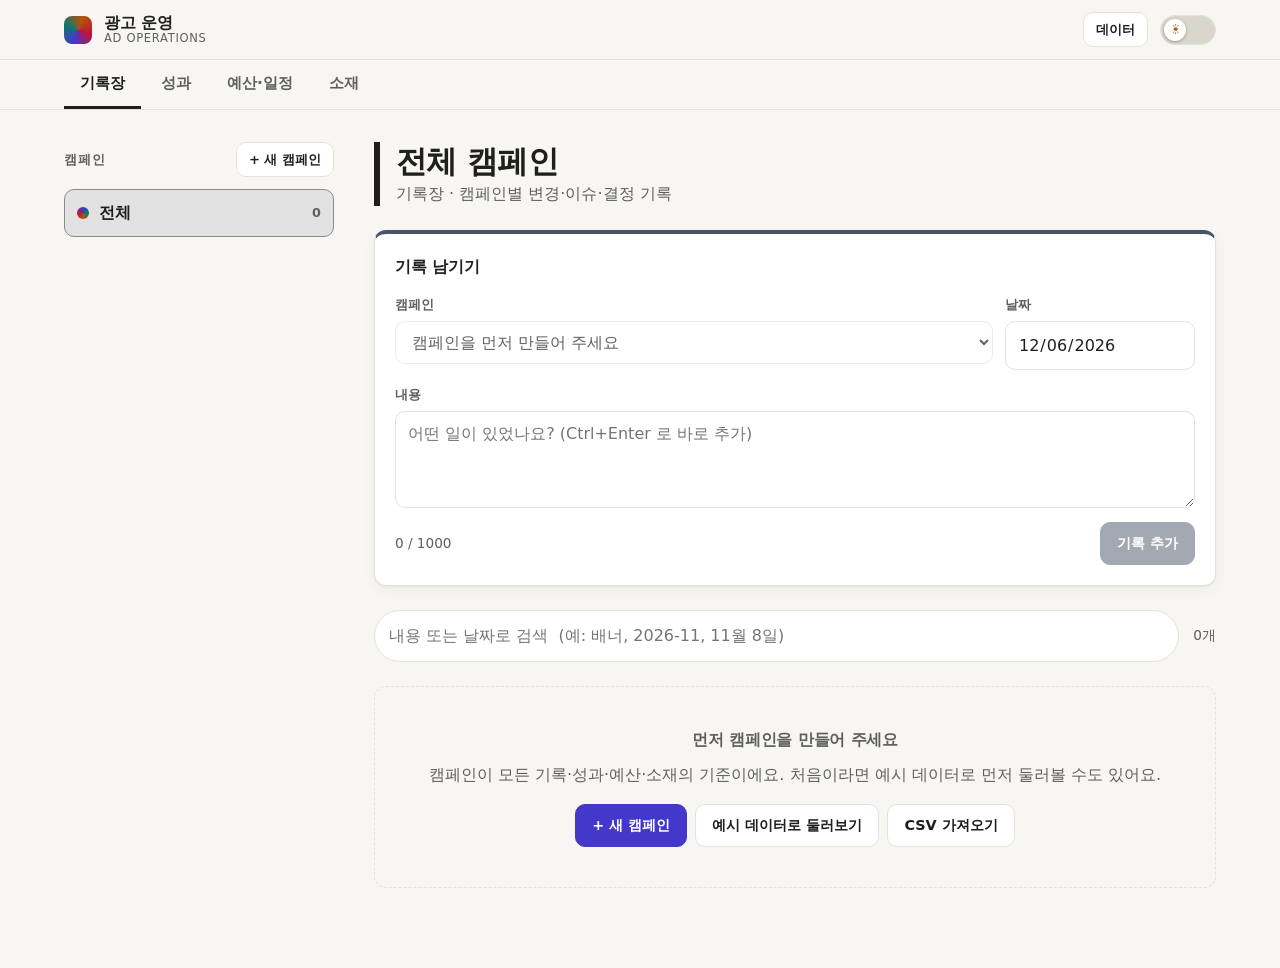
==== ads/index.html @ 858a63a0 "Add ads operations page (records, performance, budget, creatives) in ads/ - Static HTML/CSS/JS, no s" ====
<!doctype html>
<html lang="ko">
<head>
  <meta charset="utf-8">
  <meta name="viewport" content="width=device-width, initial-scale=1">
  <title>광고 운영</title>
  <meta name="description" content="어도비 광고 계정 캠페인별 기록·성과·예산·소재 관리">
  <meta name="robots" content="noindex, nofollow">
  <link rel="icon" href="data:image/svg+xml,%3Csvg xmlns='http://www.w3.org/2000/svg' viewBox='0 0 32 32'%3E%3Crect width='32' height='32' rx='8' fill='%234338ca'/%3E%3Crect x='6' y='17' width='5' height='9' rx='1.5' fill='%23fff'/%3E%3Crect x='13.5' y='11' width='5' height='15' rx='1.5' fill='%23fff'/%3E%3Crect x='21' y='6' width='5' height='20' rx='1.5' fill='%23fff'/%3E%3C/svg%3E">
  <!-- 깜빡임 방지: 화면이 그려지기 전에 저장된(또는 OS) 테마를 먼저 적용 -->
  <script>
    try {
      var t = localStorage.getItem('theme');
      if (t !== 'dark' && t !== 'light') t = matchMedia('(prefers-color-scheme: dark)').matches ? 'dark' : 'light';
      document.documentElement.dataset.theme = t;
    } catch (e) { document.documentElement.dataset.theme = 'light'; }
  </script>
  <link rel="stylesheet" href="css/style.css">
  <link rel="stylesheet" href="css/ads.css">
</head>
<body>
  <header class="topbar">
    <div class="topbar__inner">
      <a class="brand" href="./" aria-label="광고 운영 홈">
        <span class="brand__mark" aria-hidden="true"></span>
        <span class="brand__text"><strong>광고 운영</strong><small>Ad Operations</small></span>
      </a>
      <div class="topbar__actions">
        <button type="button" id="dataBtn" class="btn btn--sm">데이터</button>
        <button type="button" id="themeSwitch" class="switch" role="switch" aria-checked="false" aria-label="다크 모드">
          <span class="switch__thumb" aria-hidden="true"></span>
        </button>
      </div>
    </div>
    <nav class="tabs" aria-label="메뉴">
      <div class="tabs__inner" role="tablist">
        <button type="button" role="tab" class="tab" data-tab="records" aria-selected="false">기록장</button>
        <button type="button" role="tab" class="tab" data-tab="performance" aria-selected="false">성과</button>
        <button type="button" role="tab" class="tab" data-tab="budget" aria-selected="false">예산·일정</button>
        <button type="button" role="tab" class="tab" data-tab="creatives" aria-selected="false">소재</button>
      </div>
    </nav>
  </header>

  <div id="banner" class="banner" role="alert" hidden></div>

  <main class="layout">
    <aside class="sidebar" aria-label="캠페인 목록">
      <div class="sidebar__head">
        <h2>캠페인</h2>
        <button type="button" id="newCampaignBtn" class="btn btn--sm">+ 새 캠페인</button>
      </div>
      <ul id="campaignList" class="campaigns"></ul>
    </aside>

    <section class="content">
      <div class="page-title" id="pageTitle" data-c="all">
        <div>
          <h1 id="titleText">전체 캠페인</h1>
          <p id="titleSub" class="muted"></p>
        </div>
        <div class="page-title__actions" id="titleActions" hidden>
          <button type="button" id="editCampaignBtn" class="btn btn--sm">이름·색상 수정</button>
          <button type="button" id="deleteCampaignBtn" class="btn btn--sm btn--danger">캠페인 삭제</button>
        </div>
      </div>

      <div id="view-records" class="view" role="tabpanel" hidden></div>
      <div id="view-performance" class="view" role="tabpanel" hidden></div>
      <div id="view-budget" class="view" role="tabpanel" hidden></div>
      <div id="view-creatives" class="view" role="tabpanel" hidden></div>
    </section>
  </main>

  <!-- 캠페인 추가/수정 -->
  <dialog id="campaignDialog" class="dialog">
    <form id="campaignForm" method="dialog" autocomplete="off">
      <h2 id="cdTitle">새 캠페인</h2>
      <label class="field">
        <span>이름 (최대 40자)</span>
        <input type="text" id="cdName" maxlength="40" required>
      </label>
      <fieldset class="field">
        <legend>색상 톤</legend>
        <div id="cdColors" class="swatches" role="radiogroup" aria-label="색상 톤"></div>
      </fieldset>
      <div class="dialog__foot">
        <button type="button" id="cdCancel" class="btn">취소</button>
        <button type="submit" class="btn btn--primary">저장</button>
      </div>
    </form>
  </dialog>

  <!-- 데이터(가져오기·내보내기·백업) 창은 js/data.js 가 만듭니다 -->
  <dialog id="dataDialog" class="dialog dialog--wide" aria-labelledby="ddTitle"></dialog>

  <div id="toast" class="toast" role="status" aria-live="polite" hidden></div>

  <script src="js/calc.js"></script>
  <script src="js/csv.js"></script>
  <script src="js/store.js"></script>
  <script src="js/sample.js"></script>
  <script src="js/ui.js"></script>
  <script src="js/charts.js"></script>
  <script src="js/records.js"></script>
  <script src="js/performance.js"></script>
  <script src="js/budget.js"></script>
  <script src="js/creatives.js"></script>
  <script src="js/data.js"></script>
  <script src="js/app.js"></script>
</body>
</html>
---- ads/css/style.css ----
/* 캠페인 히스토리 — 스타일
   분위기: 워드프레스 Twenty Twenty-Four 처럼 절제된 타이포 + 넉넉한 여백 + 카드형 블록
   (테마 코드를 가져온 것이 아니라 분위기만 참고) */

/* ---------- 색상 변수 ---------- */
:root {
  --bg: #f7f6f2;
  --card: #ffffff;
  --text: #1f1f1f;
  --muted: #5f5f5f;
  --line: #e4e2da;
  --field: #ffffff;
  --shadow: 0 1px 2px rgba(0, 0, 0, .05), 0 4px 14px rgba(0, 0, 0, .04);
  --danger: #b42318;
  --radius: 12px;
  color-scheme: light;
}
:root[data-theme="dark"] {
  --bg: #1a1a1a;
  --card: #2d2d2d;
  --text: #e0e0e0;
  --muted: #a8a8a8;
  --line: #444444;
  --field: #232323;
  --shadow: 0 1px 2px rgba(0, 0, 0, .4);
  --danger: #ff8a80;
  color-scheme: dark;
}

/* ---------- 캠페인 색상 톤 (라이트: 진한 색 / 다크: 밝은 색 → 글자 대비 4.5:1 이상) ---------- */
[data-c="indigo"] { --c: #4338ca; }
[data-c="teal"]   { --c: #0f766e; }
[data-c="amber"]  { --c: #b45309; }
[data-c="rose"]   { --c: #be123c; }
[data-c="green"]  { --c: #15803d; }
[data-c="violet"] { --c: #6d28d9; }
[data-c="orange"] { --c: #c2410c; }
[data-c="slate"]  { --c: #475569; }
[data-c="all"]    { --c: var(--text); }
:root[data-theme="dark"] [data-c="indigo"] { --c: #a5b4fc; }
:root[data-theme="dark"] [data-c="teal"]   { --c: #5eead4; }
:root[data-theme="dark"] [data-c="amber"]  { --c: #fcd34d; }
:root[data-theme="dark"] [data-c="rose"]   { --c: #fda4af; }
:root[data-theme="dark"] [data-c="green"]  { --c: #86efac; }
:root[data-theme="dark"] [data-c="violet"] { --c: #c4b5fd; }
:root[data-theme="dark"] [data-c="orange"] { --c: #fdba74; }
:root[data-theme="dark"] [data-c="slate"]  { --c: #cbd5e1; }

/* ---------- 기본 ---------- */
*, *::before, *::after { box-sizing: border-box; }
html { -webkit-text-size-adjust: 100%; }
body {
  margin: 0;
  background: var(--bg);
  color: var(--text);
  font-family: "Pretendard", "Apple SD Gothic Neo", "Malgun Gothic", "Noto Sans KR", system-ui, sans-serif;
  font-size: 16px;
  line-height: 1.6;
  -webkit-font-smoothing: antialiased;
}
h1, h2, h3, p { margin: 0; }
h1 { font-size: clamp(1.5rem, 2.4vw, 2rem); line-height: 1.25; letter-spacing: -.02em; }
h2 { font-size: 1rem; letter-spacing: -.01em; }
.muted { color: var(--muted); }
.small { font-size: .85rem; }
.error { color: var(--danger); }
.visually-hidden {
  position: absolute !important; width: 1px; height: 1px; margin: -1px; padding: 0;
  overflow: hidden; clip: rect(0 0 0 0); white-space: nowrap; border: 0;
}
[hidden] { display: none !important; }
:focus-visible { outline: 2px solid var(--c, var(--text)); outline-offset: 2px; }

/* ---------- 부드러운 테마 전환 (처음 로딩 때는 적용 안 함) ---------- */
.theme-ready body,
.theme-ready .topbar,
.theme-ready .card,
.theme-ready .entry,
.theme-ready .campaign,
.theme-ready .dialog,
.theme-ready .field input,
.theme-ready .field select,
.theme-ready .field textarea,
.theme-ready .search input,
.theme-ready .btn,
.theme-ready .switch,
.theme-ready .switch__thumb,
.theme-ready .badge,
.theme-ready .toast {
  transition: background-color .3s ease, color .3s ease, border-color .3s ease, box-shadow .3s ease, transform .3s ease;
}

/* ---------- 상단 바 ---------- */
.topbar {
  position: sticky; top: 0; z-index: 20;
  background: color-mix(in srgb, var(--bg) 88%, transparent);
  backdrop-filter: blur(8px);
  border-bottom: 1px solid var(--line);
}
.topbar__inner {
  max-width: 1200px; margin: 0 auto; padding: 12px 24px;
  display: flex; align-items: center; justify-content: space-between; gap: 16px;
}
.brand { display: flex; align-items: center; gap: 12px; color: inherit; text-decoration: none; }
.brand__mark {
  width: 28px; height: 28px; border-radius: 8px;
  background: conic-gradient(from 200deg, #4338ca, #0f766e, #b45309, #be123c, #4338ca);
}
.brand__text { display: flex; flex-direction: column; line-height: 1.2; }
.brand__text strong { font-size: 1rem; letter-spacing: -.01em; }
.brand__text small { color: var(--muted); font-size: .72rem; letter-spacing: .06em; text-transform: uppercase; }
.topbar__actions { display: flex; align-items: center; gap: 12px; }

/* 다크/라이트 스위치 (우측 상단) */
.switch {
  position: relative; width: 56px; height: 30px; padding: 0; cursor: pointer;
  border-radius: 999px; border: 1px solid var(--line);
  background: #d9d6cc;
}
:root[data-theme="dark"] .switch { background: #4a4a4a; }
.switch__thumb {
  position: absolute; top: 3px; left: 3px; width: 22px; height: 22px; border-radius: 50%;
  background: #fff; display: grid; place-items: center; font-size: 13px; line-height: 1;
  box-shadow: 0 1px 3px rgba(0, 0, 0, .3);
}
.switch__thumb::before { content: "☀"; color: #b45309; }
.switch[aria-checked="true"] .switch__thumb { transform: translateX(26px); background: #1a1a1a; }
.switch[aria-checked="true"] .switch__thumb::before { content: "☾"; color: #e0e0e0; }

/* ---------- 레이아웃 ---------- */
.layout {
  max-width: 1200px; margin: 0 auto; padding: 32px 24px 80px;
  display: grid; grid-template-columns: 270px minmax(0, 1fr); gap: 40px; align-items: start;
}
.sidebar { position: sticky; top: 84px; }
.sidebar__head { display: flex; align-items: center; justify-content: space-between; margin-bottom: 12px; }
.sidebar__head h2 { color: var(--muted); font-size: .8rem; letter-spacing: .08em; text-transform: uppercase; }
.campaigns { list-style: none; margin: 0; padding: 0; display: flex; flex-direction: column; gap: 4px; }
.campaign {
  width: 100%; display: flex; align-items: center; gap: 10px; text-align: left;
  padding: 10px 12px; border-radius: 10px; border: 1px solid transparent;
  background: transparent; color: var(--text); font: inherit; cursor: pointer;
}
.campaign:hover { background: color-mix(in srgb, var(--card) 70%, var(--bg)); }
.campaign[aria-current="true"] {
  background: color-mix(in srgb, var(--c) 13%, var(--card));
  border-color: color-mix(in srgb, var(--c) 45%, var(--line));
  font-weight: 600;
}
.campaign__dot { width: 12px; height: 12px; border-radius: 50%; background: var(--c); flex: none; }
.campaign[data-c="all"] .campaign__dot { background: conic-gradient(#4338ca, #0f766e, #b45309, #be123c, #4338ca); }
.campaign__name { flex: 1; min-width: 0; overflow: hidden; text-overflow: ellipsis; white-space: nowrap; }
.campaign__count { color: var(--muted); font-size: .8rem; font-variant-numeric: tabular-nums; }

.content { display: flex; flex-direction: column; gap: 24px; min-width: 0; }
.page-title {
  display: flex; align-items: flex-end; justify-content: space-between; gap: 16px; flex-wrap: wrap;
  padding-left: 16px; border-left: 6px solid var(--c);
}
.page-title__actions { display: flex; gap: 8px; }

/* ---------- 카드 / 입력창 ---------- */
.card {
  background: var(--card); border: 1px solid var(--line); border-radius: var(--radius);
  box-shadow: var(--shadow); padding: 20px;
}
.card__title { margin-bottom: 14px; }
.composer { border-top: 4px solid var(--c); display: flex; flex-direction: column; gap: 14px; }
.composer .card__title { margin: 0; }
.composer__row { display: grid; grid-template-columns: minmax(0, 1fr) 190px; gap: 12px; }
.composer__foot { display: flex; align-items: center; justify-content: space-between; gap: 12px; }

.field { display: flex; flex-direction: column; gap: 6px; border: 0; padding: 0; margin: 0; min-width: 0; }
.field > span, .field > legend { color: var(--muted); font-size: .82rem; font-weight: 600; padding: 0; }
.field input, .field select, .field textarea, .search input {
  width: 100%; font: inherit; color: var(--text); background: var(--field);
  border: 1px solid var(--line); border-radius: 10px; padding: 10px 12px;
}
.field textarea { resize: vertical; min-height: 84px; line-height: 1.55; }
.field input:focus, .field select:focus, .field textarea:focus, .search input:focus {
  outline: none; border-color: var(--c, var(--text));
  box-shadow: 0 0 0 3px color-mix(in srgb, var(--c, var(--text)) 25%, transparent);
}

/* 버튼 */
.btn {
  font: inherit; font-size: .9rem; font-weight: 600; cursor: pointer;
  padding: 9px 16px; border-radius: 10px; border: 1px solid var(--line);
  background: var(--card); color: var(--text);
}
.btn:hover { border-color: var(--muted); }
.btn--sm { padding: 6px 12px; font-size: .82rem; }
.btn--ghost { background: transparent; }
.btn--primary { background: var(--c, var(--text)); border-color: var(--c, var(--text)); color: var(--bg); }
.composer .btn--primary { color: #fff; }
:root[data-theme="dark"] .composer .btn--primary { color: #1a1a1a; }
.btn--primary:hover { filter: brightness(1.08); border-color: var(--c, var(--text)); }
.btn--danger { color: var(--danger); }
.btn:disabled { opacity: .5; cursor: not-allowed; }

/* ---------- 검색 ---------- */
.searchbar { display: flex; align-items: center; gap: 14px; }
.search { flex: 1; }
.search input { padding: 12px 14px; border-radius: 999px; }
#resultCount { white-space: nowrap; }

/* ---------- 타임라인 ---------- */
.timeline { display: flex; flex-direction: column; gap: 28px; }
.day__head {
  display: flex; align-items: baseline; gap: 12px; margin-bottom: 10px;
  color: var(--muted); font-size: .85rem; font-weight: 700; letter-spacing: .02em;
}
.day__head::after { content: ""; flex: 1; height: 1px; background: var(--line); }
.day__list { display: flex; flex-direction: column; gap: 10px; }
.entry {
  display: grid; grid-template-columns: minmax(0, 1fr) auto; gap: 8px 12px; align-items: start;
  background: var(--card); border: 1px solid var(--line); border-left: 5px solid var(--c);
  border-radius: var(--radius); padding: 14px 16px; box-shadow: var(--shadow);
}
.entry__body { min-width: 0; display: flex; flex-direction: column; gap: 6px; }
.entry__text { white-space: pre-wrap; overflow-wrap: anywhere; }
.badge {
  align-self: flex-start; font-size: .75rem; font-weight: 700; color: var(--c);
  background: color-mix(in srgb, var(--c) 14%, var(--card));
  border-radius: 999px; padding: 2px 10px;
}
.entry__del {
  font: inherit; font-size: .8rem; color: var(--muted); background: transparent; cursor: pointer;
  border: 1px solid transparent; border-radius: 8px; padding: 4px 10px;
}
.entry__del:hover { color: var(--danger); border-color: var(--line); }
mark { background: color-mix(in srgb, #facc15 55%, transparent); color: inherit; border-radius: 3px; padding: 0 2px; }
.empty { text-align: center; color: var(--muted); padding: 48px 16px; border: 1px dashed var(--line); border-radius: var(--radius); }

/* ---------- 대화상자 / 알림 ---------- */
.dialog {
  width: min(440px, calc(100vw - 32px)); padding: 24px; border: 1px solid var(--line);
  border-radius: 16px; background: var(--card); color: var(--text);
}
.dialog::backdrop { background: rgba(0, 0, 0, .5); }
.dialog form { display: flex; flex-direction: column; gap: 16px; }
.dialog__foot { display: flex; justify-content: flex-end; gap: 8px; }
.swatches { display: flex; flex-wrap: wrap; gap: 10px; }
.swatch { position: relative; }
.swatch input { position: absolute; opacity: 0; inset: 0; cursor: pointer; margin: 0; }
.swatch span {
  display: block; width: 34px; height: 34px; border-radius: 50%; background: var(--c);
  border: 3px solid var(--card); box-shadow: 0 0 0 1px var(--line);
}
.swatch input:checked + span { box-shadow: 0 0 0 3px var(--c); }
.swatch input:focus-visible + span { outline: 2px solid var(--text); outline-offset: 3px; }

.toast {
  position: fixed; left: 50%; bottom: 24px; transform: translateX(-50%); z-index: 50;
  max-width: calc(100vw - 32px); padding: 10px 18px; border-radius: 999px;
  background: var(--text); color: var(--bg); font-size: .9rem; box-shadow: var(--shadow);
}
.toast--error { background: var(--danger); color: #fff; }
:root[data-theme="dark"] .toast--error { color: #1a1a1a; }

/* ---------- 반응형 ---------- */
@media (max-width: 1023px) {
  .layout { grid-template-columns: minmax(0, 1fr); gap: 20px; padding: 20px 16px 72px; }
  .topbar__inner { padding: 10px 16px; }
  .sidebar { position: static; }
  .campaigns { flex-direction: row; overflow-x: auto; padding-bottom: 6px; gap: 8px; scrollbar-width: thin; }
  .campaign { width: auto; flex: none; border-color: var(--line); background: var(--card); }
}
@media (max-width: 560px) {
  .brand__text small { display: none; }
  .composer__row { grid-template-columns: minmax(0, 1fr); }
  .searchbar { flex-direction: column; align-items: stretch; gap: 6px; }
  .entry { grid-template-columns: minmax(0, 1fr); }
  .entry__del { justify-self: end; }
  .card { padding: 16px; }
}
@media (prefers-reduced-motion: reduce) {
  * { transition: none !important; }
}

/* ---------- 불러오기 실패 안내 ---------- */
.load-error {
  max-width: 520px; margin: 18vh auto 0; padding: 28px 24px; text-align: center;
  background: var(--card); border: 1px solid var(--line); border-radius: var(--radius); box-shadow: var(--shadow);
  display: flex; flex-direction: column; gap: 12px; align-items: center;
}
.load-error code { background: var(--field); border: 1px solid var(--line); border-radius: 6px; padding: 1px 6px; }
---- ads/css/ads.css ----
/* =====================================================================
   광고 운영 — 추가 스타일 (탭 · 지표 · 표 · 차트 · 예산 · 소재 · 데이터 창)
   기본 색상·카드·버튼 등은 style.css 를 그대로 사용합니다.
   ===================================================================== */
:root { --warn: #b45309; --ok: #15803d; }
:root[data-theme="dark"] { --warn: #fcd34d; --ok: #86efac; }

/* 상단 고정 영역이 탭까지 포함해서 높아졌으므로 사이드바 위치를 아래로 */
.sidebar { top: 124px; }

/* ---------- 탭 ---------- */
.tabs { border-top: 1px solid var(--line); }
.tabs__inner { max-width: 1200px; margin: 0 auto; padding: 0 24px; display: flex; gap: 4px; overflow-x: auto; scrollbar-width: none; }
.tabs__inner::-webkit-scrollbar { display: none; }
.tab {
  font: inherit; font-weight: 600; font-size: .95rem; white-space: nowrap; cursor: pointer;
  padding: 11px 16px; border: 0; border-bottom: 3px solid transparent; background: transparent; color: var(--muted);
}
.tab:hover { color: var(--text); }
.tab[aria-selected="true"] { color: var(--text); border-bottom-color: var(--text); }
.theme-ready .tab { transition: color .3s ease, border-color .3s ease; }

/* ---------- 알림 띠 ---------- */
.banner { padding: 10px 24px; text-align: center; font-size: .9rem; background: color-mix(in srgb, var(--warn) 18%, var(--bg)); color: var(--text); border-bottom: 1px solid var(--warn); }

.view { display: flex; flex-direction: column; gap: 24px; min-width: 0; }
.empty--welcome { display: flex; flex-direction: column; gap: 10px; align-items: center; padding: 40px 20px; }
.empty__actions { display: flex; flex-wrap: wrap; gap: 8px; justify-content: center; margin-top: 6px; }
.empty--welcome .btn--primary { --c: #4338ca; color: #fff; }
:root[data-theme="dark"] .empty--welcome .btn--primary { --c: #a5b4fc; color: #1a1a1a; }

/* ---------- 입력 · 도구 모음 ---------- */
.form-grid { display: grid; grid-template-columns: repeat(auto-fit, minmax(150px, 1fr)); gap: 12px; }
.toolbar { display: flex; flex-wrap: wrap; gap: 12px; align-items: flex-end; }
.toolbar .field { min-width: 130px; }
.toolbar__spacer { flex: 1; }
.hint { font-size: .82rem; color: var(--muted); min-height: 1.2em; }
.hint--warn { color: var(--warn); }
.card--tinted { border-top: 4px solid var(--c); }
.details > summary { cursor: pointer; font-weight: 700; list-style: none; }
.details > summary::-webkit-details-marker { display: none; }
.details > summary::before { content: "＋ "; color: var(--muted); }
.details[open] > summary::before { content: "－ "; }
.details[open] > summary { margin-bottom: 14px; }
.btn--toggle[aria-pressed="true"] { background: var(--text); color: var(--bg); border-color: var(--text); }

/* ---------- 지표 카드 ---------- */
.stats { display: grid; grid-template-columns: repeat(auto-fit, minmax(190px, 1fr)); gap: 12px; }
.stat { background: var(--card); border: 1px solid var(--line); border-radius: var(--radius); padding: 14px 16px; box-shadow: var(--shadow); min-width: 0; }
.stat__label { color: var(--muted); font-size: .8rem; font-weight: 600; }
.stat__value { font-size: 1.35rem; font-weight: 700; letter-spacing: -.02em; font-variant-numeric: tabular-nums; overflow-wrap: anywhere; }
.stat__sub { color: var(--muted); font-size: .78rem; }
.theme-ready .stat { transition: background-color .3s ease, border-color .3s ease, color .3s ease; }

/* ---------- 표 ---------- */
.table-wrap { overflow-x: auto; border: 1px solid var(--line); border-radius: var(--radius); background: var(--card); }
.table { width: 100%; border-collapse: collapse; font-size: .9rem; font-variant-numeric: tabular-nums; }
.table th, .table td { padding: 9px 12px; text-align: left; white-space: nowrap; border-bottom: 1px solid var(--line); }
.table thead th { color: var(--muted); font-size: .78rem; font-weight: 700; background: var(--card); }
.table tbody tr:last-child td { border-bottom: 0; }
.table tbody tr:hover td { background: color-mix(in srgb, var(--text) 4%, var(--card)); }
.table .num { text-align: right; }
.table td .badge { margin: 0; }
.table .del { font: inherit; font-size: .8rem; color: var(--muted); background: transparent; cursor: pointer; border: 1px solid transparent; border-radius: 8px; padding: 2px 8px; }
.table .del:hover { color: var(--danger); border-color: var(--line); }
.more { align-self: center; }

/* ---------- 차트 ---------- */
.chart { position: relative; }
.chart svg { display: block; width: 100%; height: auto; overflow: visible; }
.chart__grid { stroke: var(--line); stroke-width: 1; }
.chart__label { fill: var(--muted); font-size: 11px; }
.chart__line { fill: none; stroke: var(--c); stroke-width: 2.4; stroke-linejoin: round; stroke-linecap: round; }
.chart__dot { fill: var(--c); stroke: var(--card); stroke-width: 1.5; }
.chart__guide { stroke: var(--muted); stroke-width: 1; stroke-dasharray: 3 3; }
.chart__tip {
  position: absolute; top: 8px; z-index: 5; pointer-events: none; min-width: 150px; font-size: .8rem;
  background: var(--card); color: var(--text); border: 1px solid var(--line); border-radius: 10px; padding: 8px 10px; box-shadow: var(--shadow);
}
.chart__tip b { display: block; margin-bottom: 4px; }
.chart__tip div { display: flex; align-items: center; gap: 6px; justify-content: space-between; }
.chart__tip i { width: 9px; height: 9px; border-radius: 50%; background: var(--c); display: inline-block; margin-right: 6px; }
.legend { display: flex; flex-wrap: wrap; gap: 6px 16px; margin-top: 10px; font-size: .82rem; }
.legend__item { display: inline-flex; align-items: center; gap: 6px; }
.legend__item::before { content: ""; width: 12px; height: 4px; border-radius: 2px; background: var(--c); }
.chart__empty { text-align: center; color: var(--muted); padding: 40px 0; }

/* ---------- 진행 막대 / 상태 칩 ---------- */
.progress { height: 10px; border-radius: 999px; background: var(--line); overflow: hidden; }
.progress__bar { height: 100%; border-radius: 999px; background: var(--c); min-width: 2px; }
.progress--time .progress__bar { background: var(--muted); }
.progress--warn .progress__bar { background: var(--warn); }
.progress--over .progress__bar { background: var(--danger); }
.theme-ready .progress__bar { transition: width .3s ease, background-color .3s ease; }
.chip { display: inline-block; font-size: .75rem; font-weight: 700; padding: 2px 10px; border-radius: 999px; background: color-mix(in srgb, var(--muted) 18%, var(--card)); color: var(--text); }
.chip--run { background: color-mix(in srgb, var(--ok) 20%, var(--card)); color: var(--ok); }
.chip--warn { background: color-mix(in srgb, var(--warn) 22%, var(--card)); color: var(--warn); }
.chip--over { background: color-mix(in srgb, var(--danger) 20%, var(--card)); color: var(--danger); }

/* ---------- 예산 카드 ---------- */
.budgets { display: grid; grid-template-columns: repeat(auto-fill, minmax(340px, 1fr)); gap: 16px; }
.bcard { background: var(--card); border: 1px solid var(--line); border-top: 4px solid var(--c); border-radius: var(--radius); box-shadow: var(--shadow); padding: 16px; display: flex; flex-direction: column; gap: 12px; min-width: 0; }
.bcard__head { display: flex; align-items: flex-start; justify-content: space-between; gap: 8px; }
.bcard__title { display: flex; flex-direction: column; gap: 4px; min-width: 0; }
.bcard__title .badge { margin: 0; }
.bcard__amount { font-size: 1.25rem; font-weight: 700; font-variant-numeric: tabular-nums; }
.bcard__bars { display: flex; flex-direction: column; gap: 8px; }
.bar-row { display: flex; flex-direction: column; gap: 3px; font-size: .8rem; color: var(--muted); }
.bar-row__head { display: flex; justify-content: space-between; gap: 8px; }
.bcard__grid { display: grid; grid-template-columns: repeat(2, minmax(0, 1fr)); gap: 8px 12px; font-size: .85rem; margin: 0; }
.bcard__grid dt { color: var(--muted); font-size: .76rem; }
.bcard__grid dd { margin: 0; font-weight: 600; font-variant-numeric: tabular-nums; overflow-wrap: anywhere; }
.bcard__note { font-size: .82rem; color: var(--warn); margin: 0; }
.bcard__note--over { color: var(--danger); }

/* ---------- 일정(간트) ---------- */
.gantt { display: flex; flex-direction: column; gap: 8px; }
.gantt__row { display: grid; grid-template-columns: minmax(110px, 190px) minmax(0, 1fr); gap: 12px; align-items: center; font-size: .85rem; }
.gantt__label { overflow: hidden; text-overflow: ellipsis; white-space: nowrap; }
.gantt__track { position: relative; height: 22px; background: color-mix(in srgb, var(--line) 55%, var(--card)); border-radius: 6px; }
.gantt__bar { position: absolute; top: 3px; bottom: 3px; border-radius: 5px; background: var(--c); opacity: .9; min-width: 4px; }
.gantt__today { position: absolute; top: -3px; bottom: -3px; width: 2px; background: var(--text); border-radius: 1px; }
.gantt__axis { display: grid; grid-template-columns: minmax(110px, 190px) minmax(0, 1fr); gap: 12px; color: var(--muted); font-size: .75rem; }
.gantt__axis div { display: flex; justify-content: space-between; }

/* ---------- 소재 보드 ---------- */
.board { display: grid; grid-template-columns: repeat(3, minmax(0, 1fr)); gap: 16px; align-items: start; }
.col { display: flex; flex-direction: column; gap: 12px; min-width: 0; }
.col__head { display: flex; align-items: center; justify-content: space-between; font-weight: 700; padding: 0 2px; }
.col__head span { color: var(--muted); font-weight: 600; font-size: .85rem; }
.ccard { background: var(--card); border: 1px solid var(--line); border-left: 5px solid var(--c); border-radius: var(--radius); box-shadow: var(--shadow); padding: 14px; display: flex; flex-direction: column; gap: 10px; min-width: 0; }
.ccard__top { display: flex; flex-wrap: wrap; gap: 6px; align-items: center; }
.ccard__top .badge { margin: 0; }
.ccard__title { font-weight: 700; overflow-wrap: anywhere; }
.ccard__memo { color: var(--muted); font-size: .88rem; white-space: pre-wrap; overflow-wrap: anywhere; margin: 0; }
.ccard__foot { display: flex; gap: 8px; align-items: center; justify-content: space-between; }
.ccard__foot select { font: inherit; font-size: .85rem; color: var(--text); background: var(--field); border: 1px solid var(--line); border-radius: 8px; padding: 4px 8px; }
.checks { list-style: none; margin: 0; padding: 0; display: flex; flex-direction: column; gap: 4px; }
.checks li { display: flex; align-items: center; gap: 8px; font-size: .9rem; }
.checks label { display: flex; align-items: center; gap: 8px; cursor: pointer; flex: 1; min-width: 0; overflow-wrap: anywhere; }
.checks input[type="checkbox"] { width: 16px; height: 16px; accent-color: var(--c); flex: none; }
.checks .done span { color: var(--muted); text-decoration: line-through; }
.checks .x { font: inherit; color: var(--muted); background: transparent; border: 0; cursor: pointer; padding: 0 4px; border-radius: 6px; }
.checks .x:hover { color: var(--danger); }
.checkadd { display: flex; gap: 6px; }
.checkadd input { flex: 1; min-width: 0; font: inherit; font-size: .88rem; color: var(--text); background: var(--field); border: 1px solid var(--line); border-radius: 8px; padding: 6px 10px; }
.checkadd input:focus { outline: none; border-color: var(--c); }

/* ---------- 데이터 창 ---------- */
.dialog--wide { width: min(720px, calc(100vw - 32px)); max-height: calc(100vh - 48px); overflow-y: auto; }
.dsec { border-top: 1px solid var(--line); padding-top: 16px; display: flex; flex-direction: column; gap: 10px; }
.dsec:first-of-type { border-top: 0; padding-top: 0; }
.dsec h3 { margin: 0; font-size: .95rem; }
.drow { display: flex; flex-wrap: wrap; gap: 8px; align-items: center; }
.drow .field { min-width: 140px; }
.preview { background: var(--field); border: 1px solid var(--line); border-radius: 10px; padding: 12px; font-size: .88rem; display: flex; flex-direction: column; gap: 6px; }
.preview ul { margin: 0; padding-left: 18px; color: var(--muted); max-height: 140px; overflow-y: auto; }
.preview .ok { color: var(--ok); font-weight: 600; }
.preview .bad { color: var(--danger); font-weight: 600; }
.checkline { display: flex; align-items: center; gap: 8px; font-size: .9rem; }
.checkline input { width: 16px; height: 16px; }
.dialog h2 { margin: 0; }

/* ---------- 반응형 ---------- */
@media (max-width: 1023px) {
  .sidebar { top: auto; }
  .tabs__inner { padding: 0 16px; }
  .banner { padding: 10px 16px; }
  .board { grid-template-columns: minmax(0, 1fr); }
}
@media (max-width: 560px) {
  .stat__value { font-size: 1.15rem; }
  .gantt__row, .gantt__axis { grid-template-columns: minmax(0, 1fr); gap: 4px; }
  .budgets { grid-template-columns: minmax(0, 1fr); }
}
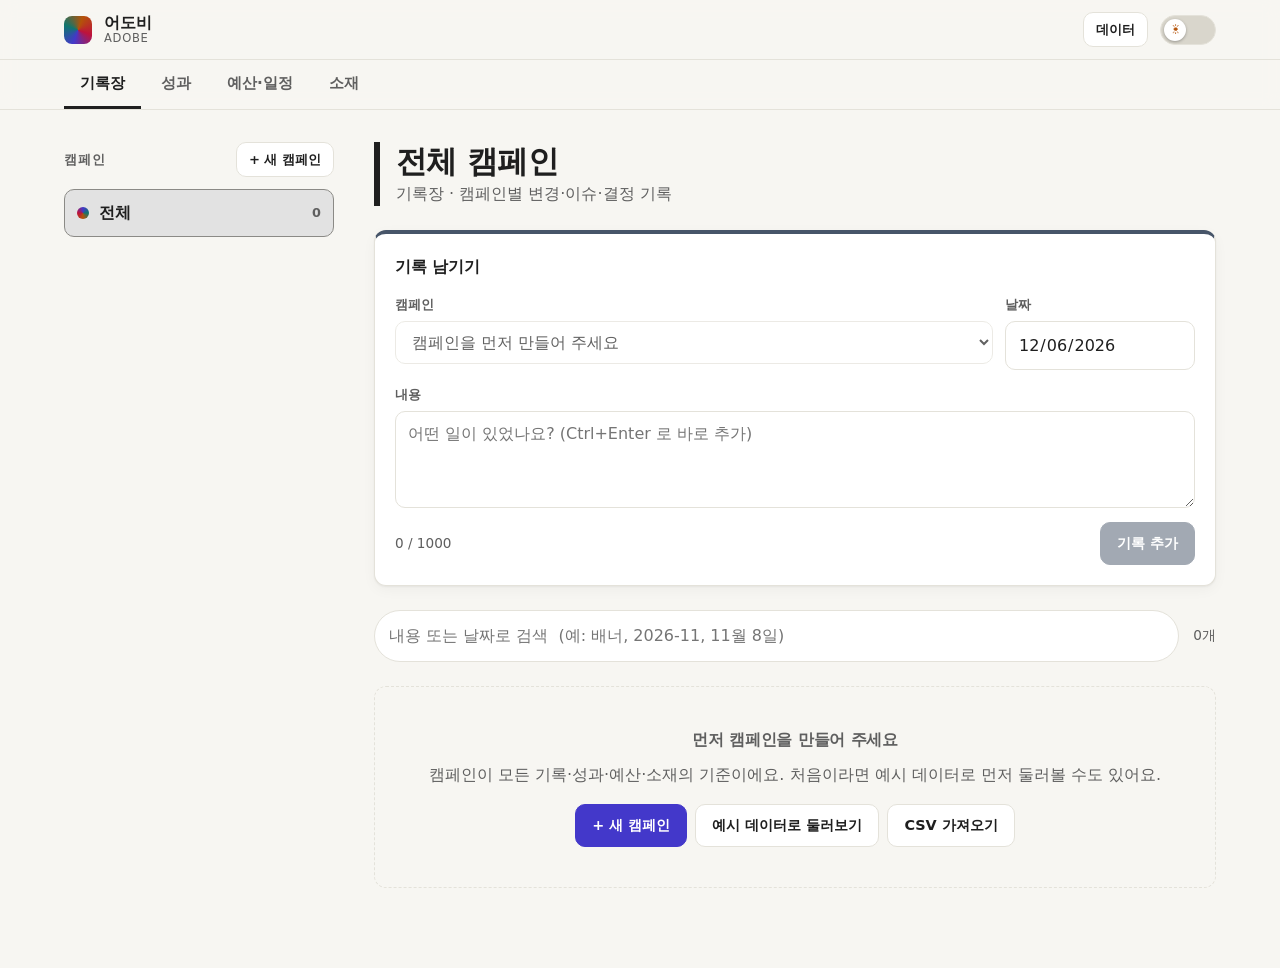
==== commit 2e028049: "ads: rename brand to ADOBE (top-left text, page title) Co-Authored-By: Claude Sonnet 5.5 <noreply@an" ====
--- a/ads/index.html
+++ b/ads/index.html
@@ -3,7 +3,7 @@
 <head>
   <meta charset="utf-8">
   <meta name="viewport" content="width=device-width, initial-scale=1">
-  <title>광고 운영</title>
+  <title>어도비</title>
   <meta name="description" content="어도비 광고 계정 캠페인별 기록·성과·예산·소재 관리">
   <meta name="robots" content="noindex, nofollow">
   <link rel="icon" href="data:image/svg+xml,%3Csvg xmlns='http://www.w3.org/2000/svg' viewBox='0 0 32 32'%3E%3Crect width='32' height='32' rx='8' fill='%234338ca'/%3E%3Crect x='6' y='17' width='5' height='9' rx='1.5' fill='%23fff'/%3E%3Crect x='13.5' y='11' width='5' height='15' rx='1.5' fill='%23fff'/%3E%3Crect x='21' y='6' width='5' height='20' rx='1.5' fill='%23fff'/%3E%3C/svg%3E">
@@ -21,9 +21,9 @@
 <body>
   <header class="topbar">
     <div class="topbar__inner">
-      <a class="brand" href="./" aria-label="광고 운영 홈">
+      <a class="brand" href="./" aria-label="어도비 홈">
         <span class="brand__mark" aria-hidden="true"></span>
-        <span class="brand__text"><strong>광고 운영</strong><small>Ad Operations</small></span>
+        <span class="brand__text"><strong>어도비</strong><small>ADOBE</small></span>
       </a>
       <div class="topbar__actions">
         <button type="button" id="dataBtn" class="btn btn--sm">데이터</button>
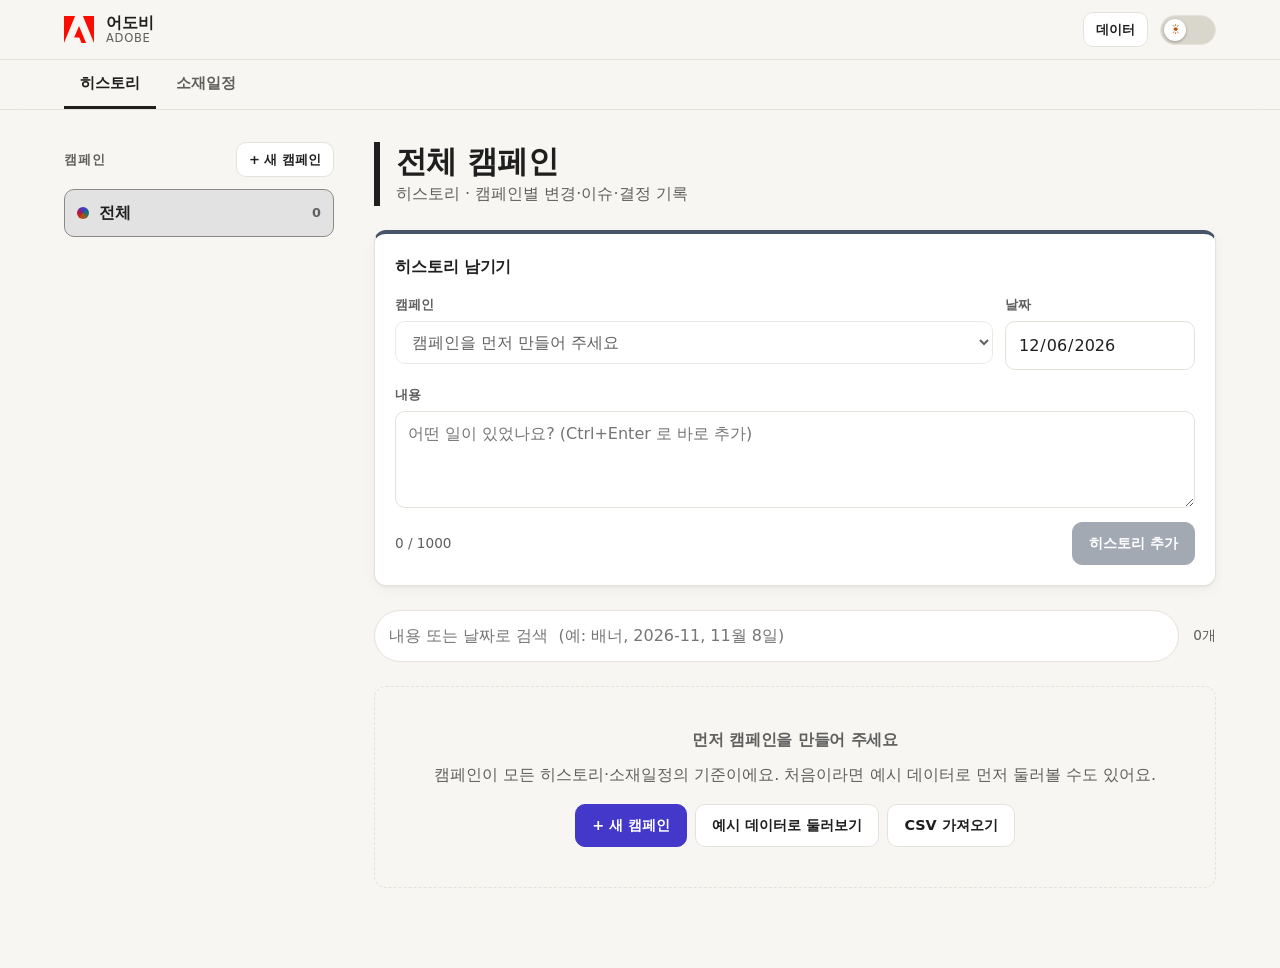
==== commit c1b82942: "ads: Adobe branding, remove performance/budget tabs, rename tabs - Logo: Adobe A mark (img/adobe-mar" ====
--- a/ads/index.html
+++ b/ads/index.html
@@ -4,7 +4,7 @@
   <meta charset="utf-8">
   <meta name="viewport" content="width=device-width, initial-scale=1">
   <title>어도비</title>
-  <meta name="description" content="어도비 광고 계정 캠페인별 기록·성과·예산·소재 관리">
+  <meta name="description" content="어도비 광고 계정 캠페인별 히스토리·소재일정 관리">
   <meta name="robots" content="noindex, nofollow">
   <link rel="icon" href="data:image/svg+xml,%3Csvg xmlns='http://www.w3.org/2000/svg' viewBox='0 0 32 32'%3E%3Crect width='32' height='32' rx='8' fill='%234338ca'/%3E%3Crect x='6' y='17' width='5' height='9' rx='1.5' fill='%23fff'/%3E%3Crect x='13.5' y='11' width='5' height='15' rx='1.5' fill='%23fff'/%3E%3Crect x='21' y='6' width='5' height='20' rx='1.5' fill='%23fff'/%3E%3C/svg%3E">
   <!-- 깜빡임 방지: 화면이 그려지기 전에 저장된(또는 OS) 테마를 먼저 적용 -->
@@ -21,8 +21,8 @@
 <body>
   <header class="topbar">
     <div class="topbar__inner">
-      <a class="brand" href="./" aria-label="어도비 홈">
-        <span class="brand__mark" aria-hidden="true"></span>
+      <a class="brand" href="index.html" aria-label="어도비 홈">
+        <img class="brand__logo" src="img/adobe-mark.svg" alt="" width="30" height="27">
         <span class="brand__text"><strong>어도비</strong><small>ADOBE</small></span>
       </a>
       <div class="topbar__actions">
@@ -34,10 +34,8 @@
     </div>
     <nav class="tabs" aria-label="메뉴">
       <div class="tabs__inner" role="tablist">
-        <button type="button" role="tab" class="tab" data-tab="records" aria-selected="false">기록장</button>
-        <button type="button" role="tab" class="tab" data-tab="performance" aria-selected="false">성과</button>
-        <button type="button" role="tab" class="tab" data-tab="budget" aria-selected="false">예산·일정</button>
-        <button type="button" role="tab" class="tab" data-tab="creatives" aria-selected="false">소재</button>
+        <button type="button" role="tab" class="tab" data-tab="records" aria-selected="false">히스토리</button>
+        <button type="button" role="tab" class="tab" data-tab="creatives" aria-selected="false">소재일정</button>
       </div>
     </nav>
   </header>
@@ -66,8 +64,6 @@
       </div>
 
       <div id="view-records" class="view" role="tabpanel" hidden></div>
-      <div id="view-performance" class="view" role="tabpanel" hidden></div>
-      <div id="view-budget" class="view" role="tabpanel" hidden></div>
       <div id="view-creatives" class="view" role="tabpanel" hidden></div>
     </section>
   </main>
@@ -101,10 +97,7 @@
   <script src="js/store.js"></script>
   <script src="js/sample.js"></script>
   <script src="js/ui.js"></script>
-  <script src="js/charts.js"></script>
   <script src="js/records.js"></script>
-  <script src="js/performance.js"></script>
-  <script src="js/budget.js"></script>
   <script src="js/creatives.js"></script>
   <script src="js/data.js"></script>
   <script src="js/app.js"></script>
--- a/ads/css/ads.css
+++ b/ads/css/ads.css
@@ -1,5 +1,5 @@
 /* =====================================================================
-   광고 운영 — 추가 스타일 (탭 · 지표 · 표 · 차트 · 예산 · 소재 · 데이터 창)
+   어도비 — 추가 스타일 (로고 · 탭 · 소재일정 보드 · 진행 막대 · 데이터 창)
    기본 색상·카드·버튼 등은 style.css 를 그대로 사용합니다.
    ===================================================================== */
 :root { --warn: #b45309; --ok: #15803d; }
@@ -7,6 +7,9 @@
 
 /* 상단 고정 영역이 탭까지 포함해서 높아졌으므로 사이드바 위치를 아래로 */
 .sidebar { top: 124px; }
+
+/* ---------- 로고 (어도비 A 문양) ---------- */
+.brand__logo { display: block; width: 30px; height: auto; flex: none; }
 
 /* ---------- 탭 ---------- */
 .tabs { border-top: 1px solid var(--line); }
@@ -33,97 +36,23 @@
 .form-grid { display: grid; grid-template-columns: repeat(auto-fit, minmax(150px, 1fr)); gap: 12px; }
 .toolbar { display: flex; flex-wrap: wrap; gap: 12px; align-items: flex-end; }
 .toolbar .field { min-width: 130px; }
-.toolbar__spacer { flex: 1; }
-.hint { font-size: .82rem; color: var(--muted); min-height: 1.2em; }
-.hint--warn { color: var(--warn); }
 .card--tinted { border-top: 4px solid var(--c); }
 .details > summary { cursor: pointer; font-weight: 700; list-style: none; }
 .details > summary::-webkit-details-marker { display: none; }
 .details > summary::before { content: "＋ "; color: var(--muted); }
 .details[open] > summary::before { content: "－ "; }
 .details[open] > summary { margin-bottom: 14px; }
-.btn--toggle[aria-pressed="true"] { background: var(--text); color: var(--bg); border-color: var(--text); }
 
-/* ---------- 지표 카드 ---------- */
-.stats { display: grid; grid-template-columns: repeat(auto-fit, minmax(190px, 1fr)); gap: 12px; }
-.stat { background: var(--card); border: 1px solid var(--line); border-radius: var(--radius); padding: 14px 16px; box-shadow: var(--shadow); min-width: 0; }
-.stat__label { color: var(--muted); font-size: .8rem; font-weight: 600; }
-.stat__value { font-size: 1.35rem; font-weight: 700; letter-spacing: -.02em; font-variant-numeric: tabular-nums; overflow-wrap: anywhere; }
-.stat__sub { color: var(--muted); font-size: .78rem; }
-.theme-ready .stat { transition: background-color .3s ease, border-color .3s ease, color .3s ease; }
-
-/* ---------- 표 ---------- */
-.table-wrap { overflow-x: auto; border: 1px solid var(--line); border-radius: var(--radius); background: var(--card); }
-.table { width: 100%; border-collapse: collapse; font-size: .9rem; font-variant-numeric: tabular-nums; }
-.table th, .table td { padding: 9px 12px; text-align: left; white-space: nowrap; border-bottom: 1px solid var(--line); }
-.table thead th { color: var(--muted); font-size: .78rem; font-weight: 700; background: var(--card); }
-.table tbody tr:last-child td { border-bottom: 0; }
-.table tbody tr:hover td { background: color-mix(in srgb, var(--text) 4%, var(--card)); }
-.table .num { text-align: right; }
-.table td .badge { margin: 0; }
-.table .del { font: inherit; font-size: .8rem; color: var(--muted); background: transparent; cursor: pointer; border: 1px solid transparent; border-radius: 8px; padding: 2px 8px; }
-.table .del:hover { color: var(--danger); border-color: var(--line); }
-.more { align-self: center; }
-
-/* ---------- 차트 ---------- */
-.chart { position: relative; }
-.chart svg { display: block; width: 100%; height: auto; overflow: visible; }
-.chart__grid { stroke: var(--line); stroke-width: 1; }
-.chart__label { fill: var(--muted); font-size: 11px; }
-.chart__line { fill: none; stroke: var(--c); stroke-width: 2.4; stroke-linejoin: round; stroke-linecap: round; }
-.chart__dot { fill: var(--c); stroke: var(--card); stroke-width: 1.5; }
-.chart__guide { stroke: var(--muted); stroke-width: 1; stroke-dasharray: 3 3; }
-.chart__tip {
-  position: absolute; top: 8px; z-index: 5; pointer-events: none; min-width: 150px; font-size: .8rem;
-  background: var(--card); color: var(--text); border: 1px solid var(--line); border-radius: 10px; padding: 8px 10px; box-shadow: var(--shadow);
-}
-.chart__tip b { display: block; margin-bottom: 4px; }
-.chart__tip div { display: flex; align-items: center; gap: 6px; justify-content: space-between; }
-.chart__tip i { width: 9px; height: 9px; border-radius: 50%; background: var(--c); display: inline-block; margin-right: 6px; }
-.legend { display: flex; flex-wrap: wrap; gap: 6px 16px; margin-top: 10px; font-size: .82rem; }
-.legend__item { display: inline-flex; align-items: center; gap: 6px; }
-.legend__item::before { content: ""; width: 12px; height: 4px; border-radius: 2px; background: var(--c); }
-.chart__empty { text-align: center; color: var(--muted); padding: 40px 0; }
-
-/* ---------- 진행 막대 / 상태 칩 ---------- */
+/* ---------- 진행 막대 / 칩 ---------- */
 .progress { height: 10px; border-radius: 999px; background: var(--line); overflow: hidden; }
 .progress__bar { height: 100%; border-radius: 999px; background: var(--c); min-width: 2px; }
 .progress--time .progress__bar { background: var(--muted); }
-.progress--warn .progress__bar { background: var(--warn); }
-.progress--over .progress__bar { background: var(--danger); }
 .theme-ready .progress__bar { transition: width .3s ease, background-color .3s ease; }
 .chip { display: inline-block; font-size: .75rem; font-weight: 700; padding: 2px 10px; border-radius: 999px; background: color-mix(in srgb, var(--muted) 18%, var(--card)); color: var(--text); }
-.chip--run { background: color-mix(in srgb, var(--ok) 20%, var(--card)); color: var(--ok); }
-.chip--warn { background: color-mix(in srgb, var(--warn) 22%, var(--card)); color: var(--warn); }
-.chip--over { background: color-mix(in srgb, var(--danger) 20%, var(--card)); color: var(--danger); }
-
-/* ---------- 예산 카드 ---------- */
-.budgets { display: grid; grid-template-columns: repeat(auto-fill, minmax(340px, 1fr)); gap: 16px; }
-.bcard { background: var(--card); border: 1px solid var(--line); border-top: 4px solid var(--c); border-radius: var(--radius); box-shadow: var(--shadow); padding: 16px; display: flex; flex-direction: column; gap: 12px; min-width: 0; }
-.bcard__head { display: flex; align-items: flex-start; justify-content: space-between; gap: 8px; }
-.bcard__title { display: flex; flex-direction: column; gap: 4px; min-width: 0; }
-.bcard__title .badge { margin: 0; }
-.bcard__amount { font-size: 1.25rem; font-weight: 700; font-variant-numeric: tabular-nums; }
-.bcard__bars { display: flex; flex-direction: column; gap: 8px; }
 .bar-row { display: flex; flex-direction: column; gap: 3px; font-size: .8rem; color: var(--muted); }
 .bar-row__head { display: flex; justify-content: space-between; gap: 8px; }
-.bcard__grid { display: grid; grid-template-columns: repeat(2, minmax(0, 1fr)); gap: 8px 12px; font-size: .85rem; margin: 0; }
-.bcard__grid dt { color: var(--muted); font-size: .76rem; }
-.bcard__grid dd { margin: 0; font-weight: 600; font-variant-numeric: tabular-nums; overflow-wrap: anywhere; }
-.bcard__note { font-size: .82rem; color: var(--warn); margin: 0; }
-.bcard__note--over { color: var(--danger); }
 
-/* ---------- 일정(간트) ---------- */
-.gantt { display: flex; flex-direction: column; gap: 8px; }
-.gantt__row { display: grid; grid-template-columns: minmax(110px, 190px) minmax(0, 1fr); gap: 12px; align-items: center; font-size: .85rem; }
-.gantt__label { overflow: hidden; text-overflow: ellipsis; white-space: nowrap; }
-.gantt__track { position: relative; height: 22px; background: color-mix(in srgb, var(--line) 55%, var(--card)); border-radius: 6px; }
-.gantt__bar { position: absolute; top: 3px; bottom: 3px; border-radius: 5px; background: var(--c); opacity: .9; min-width: 4px; }
-.gantt__today { position: absolute; top: -3px; bottom: -3px; width: 2px; background: var(--text); border-radius: 1px; }
-.gantt__axis { display: grid; grid-template-columns: minmax(110px, 190px) minmax(0, 1fr); gap: 12px; color: var(--muted); font-size: .75rem; }
-.gantt__axis div { display: flex; justify-content: space-between; }
-
-/* ---------- 소재 보드 ---------- */
+/* ---------- 소재일정 보드 ---------- */
 .board { display: grid; grid-template-columns: repeat(3, minmax(0, 1fr)); gap: 16px; align-items: start; }
 .col { display: flex; flex-direction: column; gap: 12px; min-width: 0; }
 .col__head { display: flex; align-items: center; justify-content: space-between; font-weight: 700; padding: 0 2px; }
@@ -152,7 +81,6 @@
 .dsec:first-of-type { border-top: 0; padding-top: 0; }
 .dsec h3 { margin: 0; font-size: .95rem; }
 .drow { display: flex; flex-wrap: wrap; gap: 8px; align-items: center; }
-.drow .field { min-width: 140px; }
 .preview { background: var(--field); border: 1px solid var(--line); border-radius: 10px; padding: 12px; font-size: .88rem; display: flex; flex-direction: column; gap: 6px; }
 .preview ul { margin: 0; padding-left: 18px; color: var(--muted); max-height: 140px; overflow-y: auto; }
 .preview .ok { color: var(--ok); font-weight: 600; }
@@ -168,8 +96,3 @@
   .banner { padding: 10px 16px; }
   .board { grid-template-columns: minmax(0, 1fr); }
 }
-@media (max-width: 560px) {
-  .stat__value { font-size: 1.15rem; }
-  .gantt__row, .gantt__axis { grid-template-columns: minmax(0, 1fr); gap: 4px; }
-  .budgets { grid-template-columns: minmax(0, 1fr); }
-}
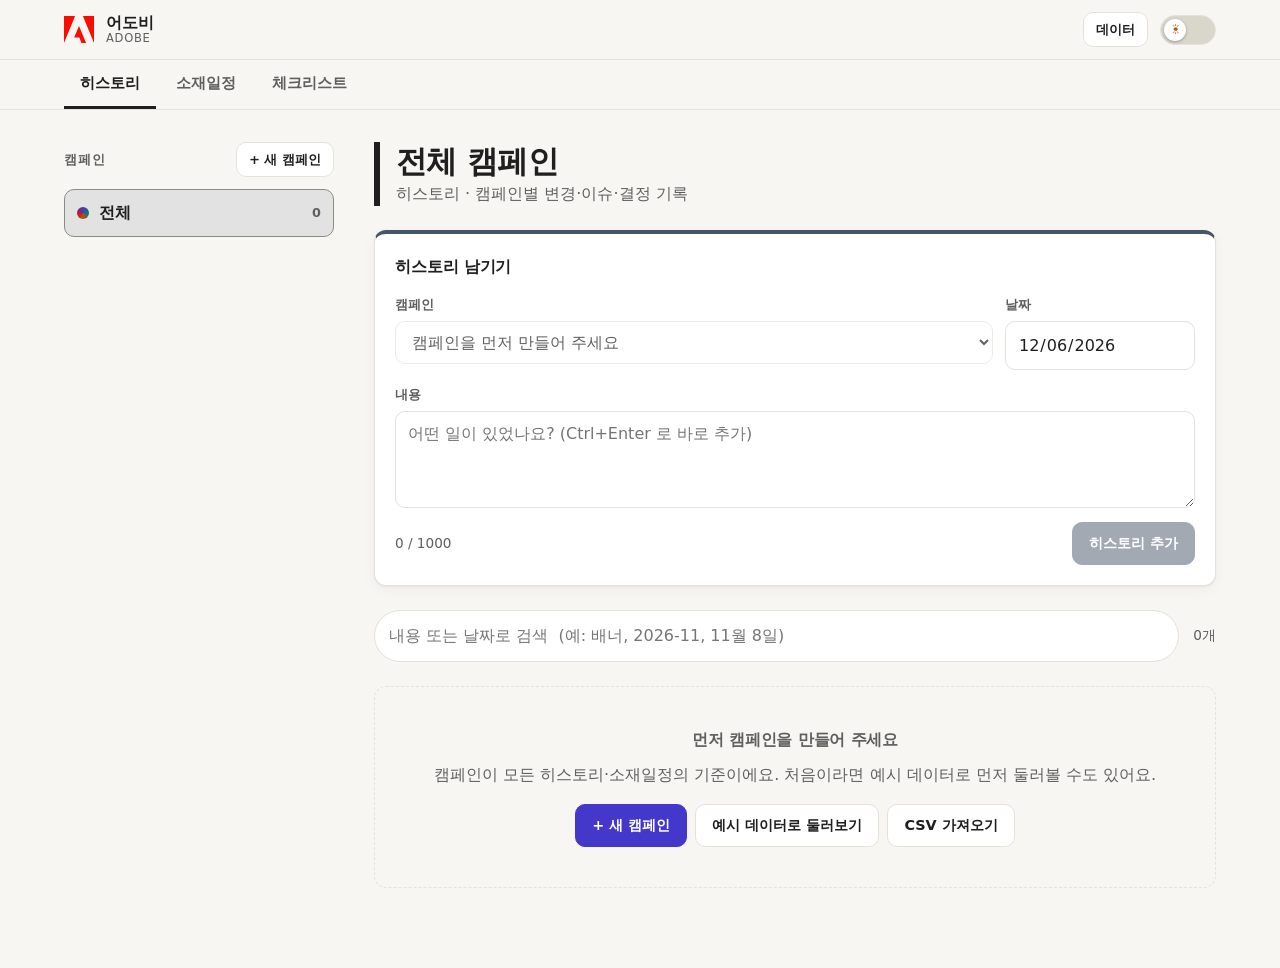
==== commit 09c4e5a5: "ads: add 체크리스트 tab (daily/weekday/deadline/no-deadline tasks with day-by-day progress) - tasks.js: d" ====
--- a/ads/index.html
+++ b/ads/index.html
@@ -4,7 +4,7 @@
   <meta charset="utf-8">
   <meta name="viewport" content="width=device-width, initial-scale=1">
   <title>어도비</title>
-  <meta name="description" content="어도비 광고 계정 캠페인별 히스토리·소재일정 관리">
+  <meta name="description" content="어도비 광고 계정 캠페인별 히스토리·소재일정·업무 체크리스트 관리">
   <meta name="robots" content="noindex, nofollow">
   <link rel="icon" href="data:image/svg+xml,%3Csvg xmlns='http://www.w3.org/2000/svg' viewBox='0 0 32 32'%3E%3Crect width='32' height='32' rx='8' fill='%234338ca'/%3E%3Crect x='6' y='17' width='5' height='9' rx='1.5' fill='%23fff'/%3E%3Crect x='13.5' y='11' width='5' height='15' rx='1.5' fill='%23fff'/%3E%3Crect x='21' y='6' width='5' height='20' rx='1.5' fill='%23fff'/%3E%3C/svg%3E">
   <!-- 깜빡임 방지: 화면이 그려지기 전에 저장된(또는 OS) 테마를 먼저 적용 -->
@@ -36,6 +36,7 @@
       <div class="tabs__inner" role="tablist">
         <button type="button" role="tab" class="tab" data-tab="records" aria-selected="false">히스토리</button>
         <button type="button" role="tab" class="tab" data-tab="creatives" aria-selected="false">소재일정</button>
+        <button type="button" role="tab" class="tab" data-tab="tasks" aria-selected="false">체크리스트</button>
       </div>
     </nav>
   </header>
@@ -65,6 +66,7 @@
 
       <div id="view-records" class="view" role="tabpanel" hidden></div>
       <div id="view-creatives" class="view" role="tabpanel" hidden></div>
+      <div id="view-tasks" class="view" role="tabpanel" hidden></div>
     </section>
   </main>
 
@@ -98,7 +100,9 @@
   <script src="js/sample.js"></script>
   <script src="js/ui.js"></script>
   <script src="js/records.js"></script>
+  <script src="js/schedule.js"></script>
   <script src="js/creatives.js"></script>
+  <script src="js/tasks.js"></script>
   <script src="js/data.js"></script>
   <script src="js/app.js"></script>
 </body>
--- a/ads/css/ads.css
+++ b/ads/css/ads.css
@@ -89,6 +89,91 @@
 .checkline input { width: 16px; height: 16px; }
 .dialog h2 { margin: 0; }
 
+/* ---------- 소재 변경 일정 캘린더 ---------- */
+:root { --sat: #2563eb; }
+:root[data-theme="dark"] { --sat: #93c5fd; }
+.section-title { margin: 8px 0 0; padding-top: 18px; border-top: 1px solid var(--line); font-size: 1.05rem; }
+.sched { display: flex; flex-direction: column; gap: 24px; min-width: 0; }
+.cal { padding: 18px; }
+.cal__head { display: flex; align-items: center; justify-content: space-between; gap: 12px; margin-bottom: 12px; }
+.cal__title { margin: 0; font-size: 1.3rem; letter-spacing: -.01em; }
+.cal__nav { display: flex; gap: 6px; }
+.cal__dow, .cal__grid { display: grid; grid-template-columns: repeat(7, minmax(0, 1fr)); gap: 4px; }
+.cal__dow { margin-bottom: 4px; }
+.cal__w { text-align: center; font-size: .78rem; font-weight: 700; color: var(--muted); padding: 4px 0; }
+.cal__w.is-sun, .cal__day.is-sun .cal__num { color: var(--danger); }
+.cal__w.is-sat, .cal__day.is-sat .cal__num { color: var(--sat); }
+.cal__day {
+  font: inherit; color: var(--text); text-align: left; cursor: pointer; min-width: 0; min-height: 96px; overflow: hidden;
+  padding: 6px 6px 4px; border-radius: 10px; border: 1px solid var(--line); background: var(--card);
+  display: flex; flex-direction: column; gap: 4px;
+}
+.cal__day:hover { border-color: var(--muted); }
+.cal__day.is-other { opacity: .45; }
+/* 일정이 있는 날: 배경이 진해지고 테두리가 또렷해짐 */
+.cal__day.has-events { background: color-mix(in srgb, var(--text) 10%, var(--card)); border-color: color-mix(in srgb, var(--text) 32%, var(--line)); }
+.cal__day.is-selected { box-shadow: inset 0 0 0 2px var(--text); }
+.cal__num { width: 24px; height: 24px; display: grid; place-items: center; border-radius: 50%; font-size: .85rem; font-weight: 700; line-height: 1; }
+.cal__day.is-today .cal__num { background: var(--text); color: var(--bg); }
+.cal__events { display: flex; flex-direction: column; gap: 3px; min-width: 0; }
+.cal__chip {
+  display: block; padding: 1px 6px; border-radius: 6px; border-left: 3px solid var(--c);
+  font-size: .72rem; font-weight: 600; line-height: 1.4; color: var(--c);
+  background: color-mix(in srgb, var(--c) 16%, var(--card)); overflow: hidden; text-overflow: ellipsis; white-space: nowrap;
+}
+.cal__chip i { font-style: normal; margin-right: 3px; }
+.cal__chip[data-done="1"] { opacity: .5; text-decoration: line-through; }
+.cal__more { font-size: .7rem; color: var(--muted); padding-left: 4px; }
+.cal__dots { display: none; flex-wrap: wrap; gap: 3px; }
+.cal__dot { width: 8px; height: 8px; border-radius: 50%; background: var(--c); }
+.cal__dot[data-done="1"] { opacity: .4; }
+.cal__legend { margin: 12px 0 0; }
+.theme-ready .cal__day, .theme-ready .cal__chip { transition: background-color .3s ease, border-color .3s ease, color .3s ease, box-shadow .3s ease; }
+
+/* ---------- 일정 목록 ---------- */
+.slist { display: flex; flex-direction: column; gap: 8px; }
+.sitem {
+  display: grid; grid-template-columns: auto minmax(0, 1fr) auto; gap: 10px; align-items: start;
+  padding: 10px 12px; background: var(--card); border: 1px solid var(--line); border-left: 5px solid var(--c); border-radius: 10px;
+}
+.sitem[data-done="1"] { opacity: .72; }
+.sitem[data-done="1"] .sitem__title { text-decoration: line-through; color: var(--muted); }
+.sitem__check { display: flex; padding-top: 2px; cursor: pointer; }
+.sitem__check input { width: 18px; height: 18px; accent-color: var(--c); }
+.sitem__body { min-width: 0; display: flex; flex-direction: column; gap: 4px; }
+.sitem__top { display: flex; flex-wrap: wrap; gap: 6px; align-items: center; }
+.sitem__top .badge { margin: 0; }
+.sitem__date { font-weight: 700; font-size: .85rem; }
+.sitem__title { font-weight: 600; overflow-wrap: anywhere; }
+.sitem__memo { margin: 0; color: var(--muted); font-size: .85rem; overflow-wrap: anywhere; }
+.sform { margin-top: 18px; padding-top: 16px; border-top: 1px solid var(--line); display: flex; flex-direction: column; gap: 12px; }
+.sform__title { margin: 0; font-size: .95rem; }
+.sform__row2 { grid-template-columns: repeat(auto-fit, minmax(220px, 1fr)); }
+
+/* ---------- 체크리스트 ---------- */
+.chip--run { background: color-mix(in srgb, var(--ok) 20%, var(--card)); color: var(--ok); }
+.chip--warn { background: color-mix(in srgb, var(--warn) 22%, var(--card)); color: var(--warn); }
+.chip--over { background: color-mix(in srgb, var(--danger) 20%, var(--card)); color: var(--danger); }
+.progress--ok .progress__bar { background: var(--ok); }
+.tday { padding: 18px; display: flex; flex-direction: column; gap: 14px; }
+.tday__head { display: flex; align-items: flex-start; justify-content: space-between; gap: 12px; flex-wrap: wrap; }
+.tday__title { margin: 0; font-size: 1.3rem; letter-spacing: -.01em; }
+.tday__date { font: inherit; font-size: .85rem; color: var(--text); background: var(--field); border: 1px solid var(--line); border-radius: 8px; padding: 5px 8px; }
+.tprog { display: flex; align-items: center; gap: 12px; }
+.tprog .progress { flex: 1; height: 12px; }
+.tprog .progress__bar { background: var(--text); }
+.tprog__text { font-weight: 700; font-size: .9rem; white-space: nowrap; font-variant-numeric: tabular-nums; }
+.tform { display: flex; flex-direction: column; gap: 14px; }
+.tform__wide { grid-column: span 2; }
+.tsections { display: flex; flex-direction: column; gap: 20px; }
+.tsec { padding: 16px; }
+.tsec__title { margin: 0 0 12px; font-size: 1rem; display: flex; align-items: center; gap: 8px; }
+.tsec__count { display: inline-block; min-width: 22px; padding: 0 7px; border-radius: 999px; background: color-mix(in srgb, var(--muted) 20%, var(--card)); color: var(--text); font-size: .78rem; font-weight: 700; text-align: center; line-height: 1.6; }
+.tsec--overdue { border-color: var(--danger); }
+.tsec--overdue .tsec__title { color: var(--danger); }
+.tsec--done > summary { cursor: pointer; font-weight: 700; }
+.sitem__actions { display: flex; gap: 2px; align-items: flex-start; }
+
 /* ---------- 반응형 ---------- */
 @media (max-width: 1023px) {
   .sidebar { top: auto; }
@@ -96,3 +181,16 @@
   .banner { padding: 10px 16px; }
   .board { grid-template-columns: minmax(0, 1fr); }
 }
+@media (max-width: 700px) {
+  .cal { padding: 12px; }
+  .cal__dow, .cal__grid { gap: 2px; }
+  .cal__day { min-height: 52px; padding: 4px; }
+  .cal__events { display: none; }          /* 좁은 화면에서는 칩 대신 색 점으로 표시 */
+  .cal__dots { display: flex; }
+  .cal__more { display: none; }
+}
+@media (max-width: 560px) {
+  .tform__wide { grid-column: auto; }
+  .tprog { flex-direction: column; align-items: stretch; gap: 6px; }
+  .sitem__actions { flex-direction: column; }
+}
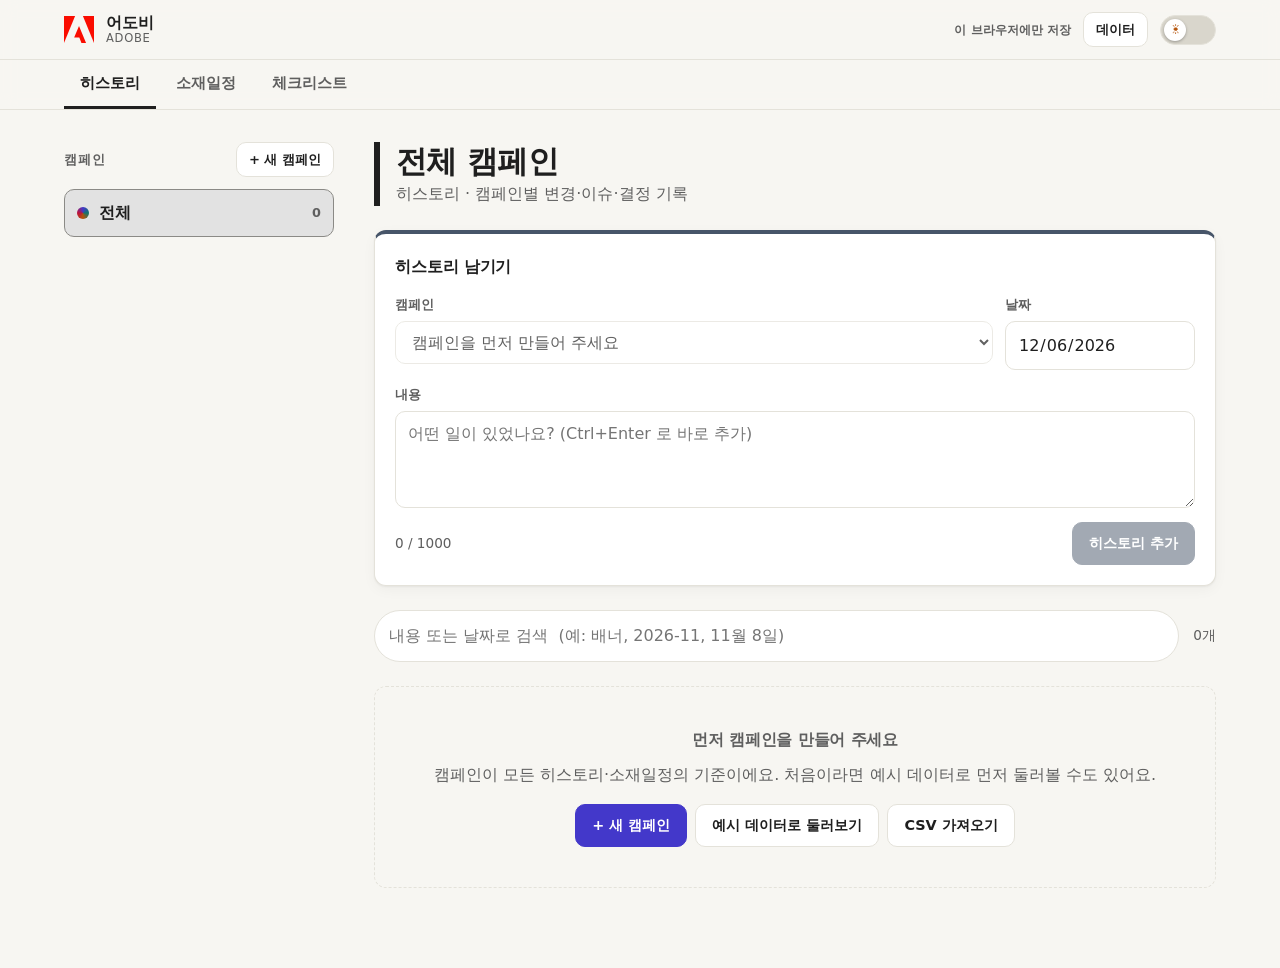
==== commit f1961e14: "ads: share data via Supabase (api/, sync, schema, SQL) so all computers see the same data Co-Authore" ====
--- a/ads/index.html
+++ b/ads/index.html
@@ -26,6 +26,7 @@
         <span class="brand__text"><strong>어도비</strong><small>ADOBE</small></span>
       </a>
       <div class="topbar__actions">
+        <span id="syncState" class="sync" role="status" aria-live="polite" hidden></span>
         <button type="button" id="dataBtn" class="btn btn--sm">데이터</button>
         <button type="button" id="themeSwitch" class="switch" role="switch" aria-checked="false" aria-label="다크 모드">
           <span class="switch__thumb" aria-hidden="true"></span>
@@ -42,6 +43,7 @@
   </header>
 
   <div id="banner" class="banner" role="alert" hidden></div>
+  <div id="boot" class="boot" role="status" hidden>불러오는 중…</div>
 
   <main class="layout">
     <aside class="sidebar" aria-label="캠페인 목록">
@@ -96,7 +98,9 @@
 
   <script src="js/calc.js"></script>
   <script src="js/csv.js"></script>
+  <script src="js/schema.js"></script>
   <script src="js/store.js"></script>
+  <script src="js/sync.js"></script>
   <script src="js/sample.js"></script>
   <script src="js/ui.js"></script>
   <script src="js/records.js"></script>
--- a/ads/css/ads.css
+++ b/ads/css/ads.css
@@ -149,6 +149,19 @@
 .sform { margin-top: 18px; padding-top: 16px; border-top: 1px solid var(--line); display: flex; flex-direction: column; gap: 12px; }
 .sform__title { margin: 0; font-size: .95rem; }
 .sform__row2 { grid-template-columns: repeat(auto-fit, minmax(220px, 1fr)); }
+
+/* ---------- 저장 위치 · 동기화 상태 / 불러오는 중 ---------- */
+.sync { font-size: .78rem; font-weight: 600; color: var(--muted); white-space: nowrap; display: inline-flex; align-items: center; gap: 6px; cursor: default; }
+.sync::before { content: ""; width: 8px; height: 8px; border-radius: 50%; background: currentColor; }
+.sync--ok { color: var(--ok); }
+.sync--busy { color: var(--muted); }
+.sync--busy::before { animation: sync-pulse 1s ease-in-out infinite; }
+.sync--bad, .sync--error { color: var(--danger); }
+.sync--local::before { display: none; }
+@keyframes sync-pulse { 50% { opacity: .25; } }
+.boot { position: fixed; inset: 0; z-index: 100; display: grid; place-items: center; background: var(--bg); color: var(--muted); font-weight: 600; }
+@media (max-width: 560px) { .sync { display: none; } }
+@media (prefers-reduced-motion: reduce) { .sync--busy::before { animation: none; } }
 
 /* ---------- 체크리스트 ---------- */
 .chip--run { background: color-mix(in srgb, var(--ok) 20%, var(--card)); color: var(--ok); }
